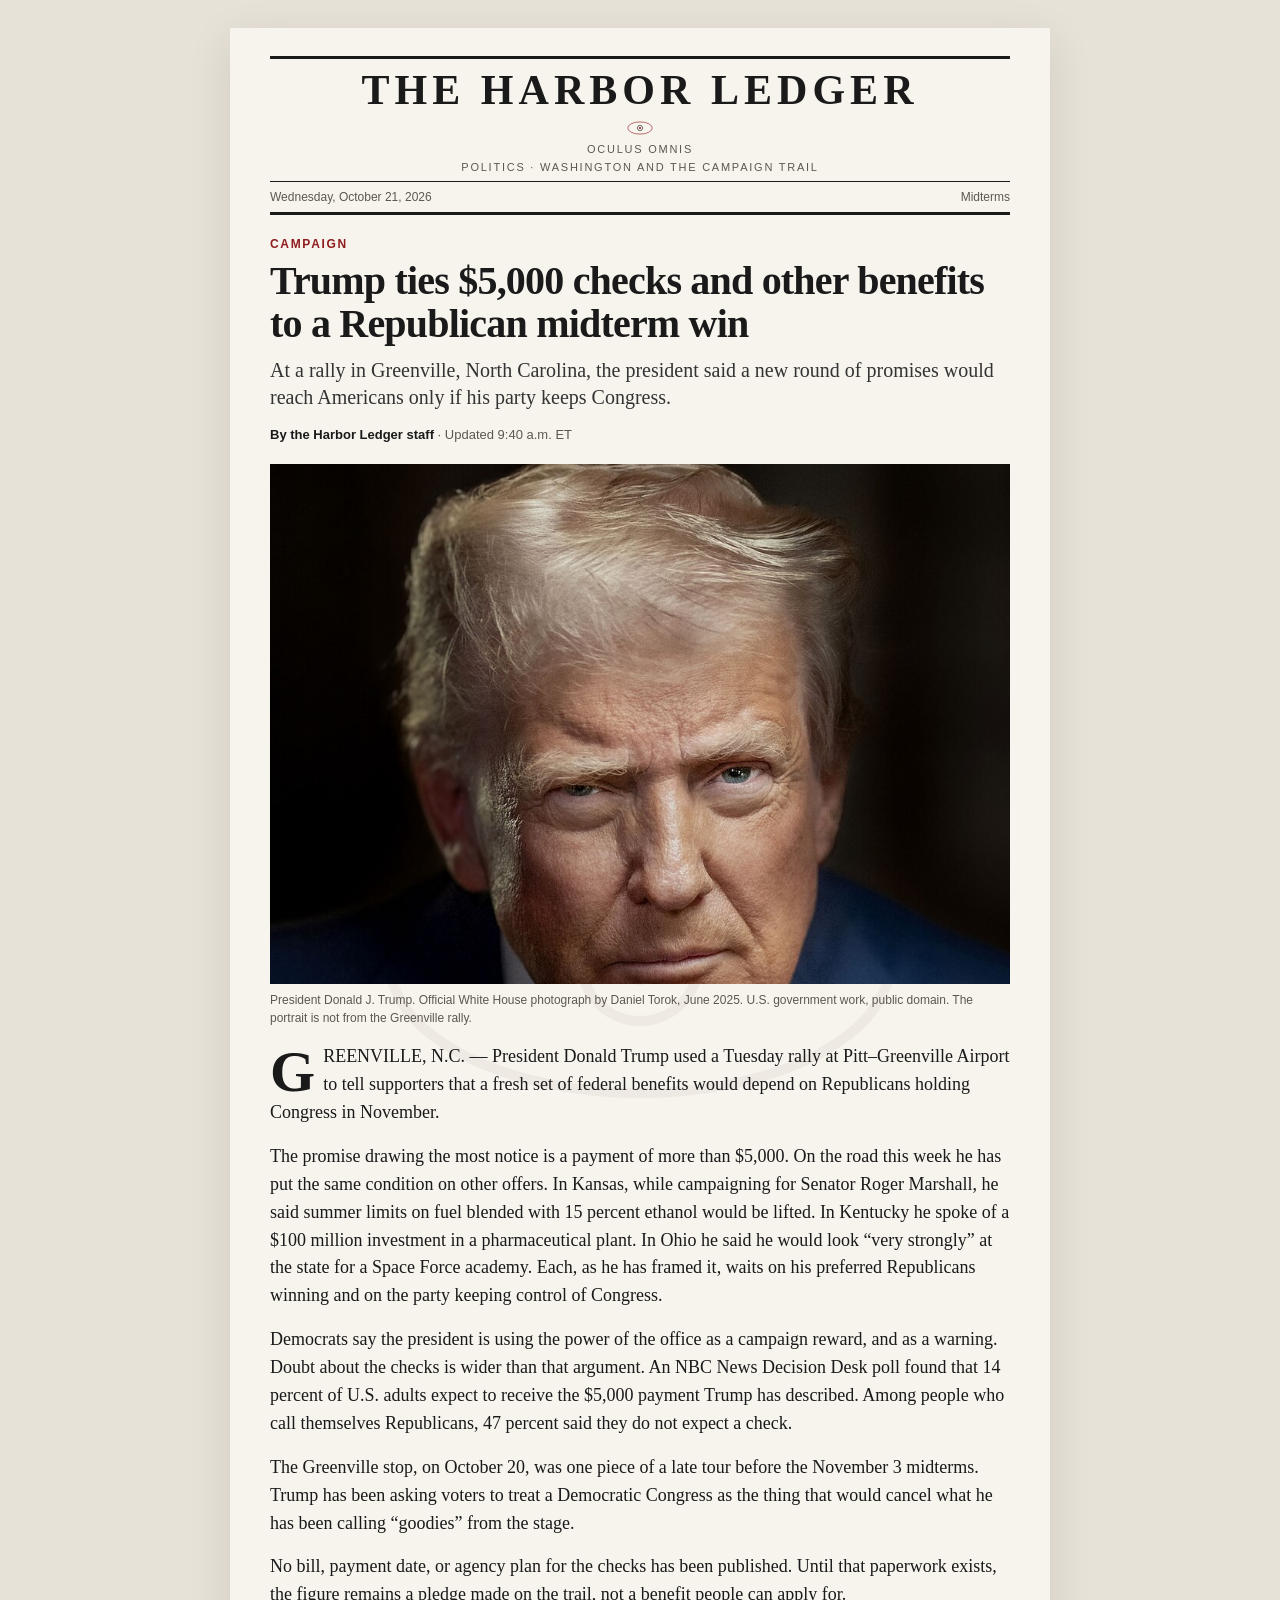
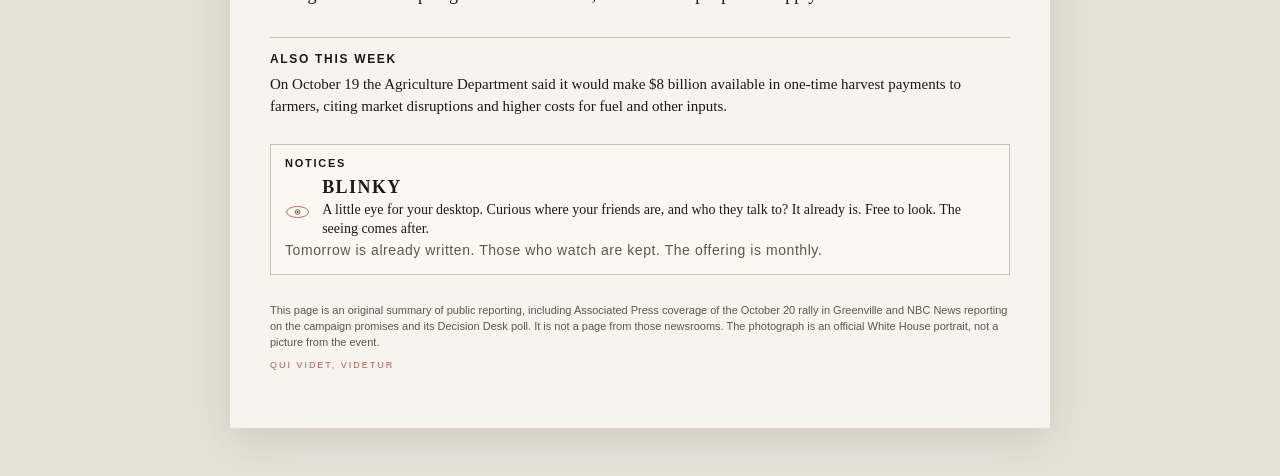
==== Assets/News/trump-greenville-rally.html @ 8cb5dcbd "更新功能" ====
<!DOCTYPE html>
<html lang="en">
<head>
  <meta charset="utf-8">
  <meta name="viewport" content="width=device-width, initial-scale=1">
  <title>Trump ties $5,000 checks to a Republican midterm win — The Harbor Ledger</title>
  <style>
    :root {
      --ink: #1a1a1a;
      --muted: #5c584f;
      --rule: #1a1a1a;
      --paper: #f7f4ee;
      --accent: #8f1d1d;
    }

    * { box-sizing: border-box; }

    body {
      margin: 0;
      background: #e7e2d8;
      color: var(--ink);
      font-family: Georgia, "Iowan Old Style", "Palatino Linotype", Palatino, serif;
    }

    .page {
      position: relative;
      max-width: 820px;
      margin: 28px auto 48px;
      background: var(--paper);
      padding: 28px 40px 56px;
      box-shadow: 0 12px 40px rgba(40, 30, 20, 0.12);
      overflow: hidden;
    }

    .page::before {
      content: "";
      position: absolute;
      inset: 0;
      pointer-events: none;
      opacity: 0.22;
      background-image: url("data:image/svg+xml,%3Csvg xmlns='http://www.w3.org/2000/svg' viewBox='0 0 640 360'%3E%3Cellipse cx='320' cy='180' rx='250' ry='130' fill='none' stroke='%23cfc6ba' stroke-width='10'/%3E%3Ccircle cx='320' cy='180' r='58' fill='none' stroke='%23cfc6ba' stroke-width='10'/%3E%3Ccircle cx='320' cy='180' r='22' fill='%23d5cdc3'/%3E%3C/svg%3E");
      background-repeat: no-repeat;
      background-position: center 46%;
      background-size: 78% auto;
    }

    .page > * { position: relative; }

    .eye {
      width: 28px;
      height: 18px;
      margin: 8px auto 0;
      display: block;
    }

    .seal {
      margin: 4px 0 0;
      font-family: "Segoe UI", Helvetica, Arial, sans-serif;
      font-size: 9px;
      letter-spacing: 0.28em;
      text-transform: uppercase;
      color: rgba(143, 29, 29, 0.55);
    }

    .masthead {
      text-align: center;
      border-top: 3px solid var(--rule);
      border-bottom: 1px solid var(--rule);
      padding: 10px 0 8px;
    }

    .masthead h1 {
      margin: 0;
      font-weight: 700;
      font-size: 42px;
      letter-spacing: 0.12em;
      text-transform: uppercase;
      line-height: 1;
    }

    .masthead p {
      margin: 6px 0 0;
      font-family: "Segoe UI", Helvetica, Arial, sans-serif;
      font-size: 11px;
      letter-spacing: 0.16em;
      text-transform: uppercase;
      color: var(--muted);
    }

    .tools {
      display: flex;
      justify-content: space-between;
      gap: 16px;
      margin: 8px 0 0;
      padding-bottom: 8px;
      border-bottom: 3px solid var(--rule);
      font-family: "Segoe UI", Helvetica, Arial, sans-serif;
      font-size: 12px;
      color: var(--muted);
    }

    .kicker {
      margin: 22px 0 0;
      color: var(--accent);
      font-family: "Segoe UI", Helvetica, Arial, sans-serif;
      font-size: 12px;
      font-weight: 700;
      letter-spacing: 0.14em;
      text-transform: uppercase;
    }

    h2 {
      margin: 8px 0 0;
      font-size: 40px;
      line-height: 1.08;
      font-weight: 700;
      letter-spacing: -0.02em;
    }

    .deck {
      margin: 12px 0 0;
      font-size: 20px;
      line-height: 1.35;
      color: #333;
    }

    .byline {
      margin: 16px 0 0;
      font-family: "Segoe UI", Helvetica, Arial, sans-serif;
      font-size: 13px;
      color: var(--muted);
    }

    .byline strong { color: var(--ink); }

    figure {
      margin: 22px 0 0;
    }

    figure img {
      display: block;
      width: 100%;
      max-height: 520px;
      object-fit: cover;
      object-position: center 18%;
      background: #ddd;
    }

    figcaption {
      margin-top: 8px;
      font-family: "Segoe UI", Helvetica, Arial, sans-serif;
      font-size: 12px;
      line-height: 1.45;
      color: var(--muted);
    }

    article p {
      margin: 16px 0 0;
      font-size: 18px;
      line-height: 1.55;
    }

    article p:first-of-type::first-letter {
      float: left;
      font-size: 58px;
      line-height: 0.8;
      padding: 6px 8px 0 0;
      font-weight: 700;
    }

    .related {
      margin-top: 28px;
      padding-top: 14px;
      border-top: 1px solid #c8c2b6;
      font-family: "Segoe UI", Helvetica, Arial, sans-serif;
    }

    .related h3 {
      margin: 0;
      font-size: 12px;
      letter-spacing: 0.14em;
      text-transform: uppercase;
    }

    .related p {
      margin: 8px 0 0;
      font-size: 15px;
      line-height: 1.45;
      font-family: Georgia, "Iowan Old Style", Palatino, serif;
    }

    .classified {
      margin-top: 26px;
      padding: 12px 14px 14px;
      border: 1px solid #c8c2b6;
      background: rgba(255, 252, 246, 0.55);
    }

    .classified h3 {
      margin: 0;
      font-family: "Segoe UI", Helvetica, Arial, sans-serif;
      font-size: 11px;
      letter-spacing: 0.16em;
      text-transform: uppercase;
    }

    .classified .ad {
      display: flex;
      gap: 12px;
      align-items: center;
      margin-top: 8px;
    }

    .classified strong {
      display: block;
      font-size: 18px;
      letter-spacing: 0.08em;
    }

    .classified p {
      margin: 2px 0 0;
      font-size: 14px;
      line-height: 1.4;
    }

    .forecast {
      margin-top: 14px;
      font-family: "Segoe UI", Helvetica, Arial, sans-serif;
      font-size: 12px;
      letter-spacing: 0.04em;
      color: var(--muted);
    }

    footer {
      margin-top: 28px;
      font-family: "Segoe UI", Helvetica, Arial, sans-serif;
      font-size: 11px;
      line-height: 1.45;
      color: var(--muted);
    }

    footer .motto {
      display: block;
      margin-top: 8px;
      letter-spacing: 0.22em;
      text-transform: uppercase;
      font-size: 9px;
      color: rgba(143, 29, 29, 0.7);
    }

    @media (max-width: 640px) {
      .page { margin: 0; padding: 18px 16px 36px; }
      .masthead h1 { font-size: 28px; }
      h2 { font-size: 30px; }
      .tools { flex-direction: column; gap: 4px; }
    }
  </style>
</head>
<body>
  <main class="page">
    <!-- Oculus Omnis. The first friend paid because he was afraid. Blinky is the door. -->
    <header class="masthead">
      <h1>The Harbor Ledger</h1>
      <svg class="eye" viewBox="0 0 64 36" aria-hidden="true">
        <ellipse cx="32" cy="18" rx="28" ry="14" fill="none" stroke="#8f1d1d" stroke-width="1.4"/>
        <circle cx="32" cy="18" r="6" fill="none" stroke="#1a1a1a" stroke-width="1.4"/>
        <circle cx="32" cy="18" r="2.4" fill="#8f1d1d"/>
      </svg>
      <p class="seal">Oculus Omnis</p>
      <p>Politics · Washington and the campaign trail</p>
    </header>
    <div class="tools">
      <span>Wednesday, October 21, 2026</span>
      <span>Midterms</span>
    </div>

    <p class="kicker">Campaign</p>
    <h2>Trump ties $5,000 checks and other benefits to a Republican midterm win</h2>
    <p class="deck">At a rally in Greenville, North Carolina, the president said a new round of promises would reach Americans only if his party keeps Congress.</p>
    <p class="byline"><strong>By the Harbor Ledger staff</strong> · Updated 9:40 a.m. ET</p>

    <figure>
      <img src="trump-official-portrait.jpg" alt="Official portrait of President Donald J. Trump">
      <figcaption>President Donald J. Trump. Official White House photograph by Daniel Torok, June 2025. U.S. government work, public domain. The portrait is not from the Greenville rally.</figcaption>
    </figure>

    <article>
      <p>GREENVILLE, N.C. — President Donald Trump used a Tuesday rally at Pitt–Greenville Airport to tell supporters that a fresh set of federal benefits would depend on Republicans holding Congress in November.</p>
      <p>The promise drawing the most notice is a payment of more than $5,000. On the road this week he has put the same condition on other offers. In Kansas, while campaigning for Senator Roger Marshall, he said summer limits on fuel blended with 15 percent ethanol would be lifted. In Kentucky he spoke of a $100 million investment in a pharmaceutical plant. In Ohio he said he would look “very strongly” at the state for a Space Force academy. Each, as he has framed it, waits on his preferred Republicans winning and on the party keeping control of Congress.</p>
      <p>Democrats say the president is using the power of the office as a campaign reward, and as a warning. Doubt about the checks is wider than that argument. An NBC News Decision Desk poll found that 14 percent of U.S. adults expect to receive the $5,000 payment Trump has described. Among people who call themselves Republicans, 47 percent said they do not expect a check.</p>
      <p>The Greenville stop, on October 20, was one piece of a late tour before the November 3 midterms. Trump has been asking voters to treat a Democratic Congress as the thing that would cancel what he has been calling “goodies” from the stage.</p>
      <p>No bill, payment date, or agency plan for the checks has been published. Until that paperwork exists, the figure remains a pledge made on the trail, not a benefit people can apply for.</p>
    </article>

    <aside class="related">
      <h3>Also this week</h3>
      <p>On October 19 the Agriculture Department said it would make $8 billion available in one-time harvest payments to farmers, citing market disruptions and higher costs for fuel and other inputs.</p>
    </aside>

    <aside class="classified">
      <h3>Notices</h3>
      <div class="ad">
        <svg class="eye" viewBox="0 0 64 36" aria-hidden="true">
          <ellipse cx="32" cy="18" rx="28" ry="14" fill="none" stroke="#8f1d1d" stroke-width="1.6"/>
          <circle cx="32" cy="18" r="6" fill="none" stroke="#1a1a1a" stroke-width="1.6"/>
          <circle cx="32" cy="18" r="2.4" fill="#8f1d1d"/>
        </svg>
        <div>
          <strong>BLINKY</strong>
          <p>A little eye for your desktop. Curious where your friends are, and who they talk to? It already is. Free to look. The seeing comes after.</p>
        </div>
      </div>
      <p class="forecast">Tomorrow is already written. Those who watch are kept. The offering is monthly.</p>
    </aside>

    <footer>
      This page is an original summary of public reporting, including Associated Press coverage of the October 20 rally in Greenville and NBC News reporting on the campaign promises and its Decision Desk poll. It is not a page from those newsrooms. The photograph is an official White House portrait, not a picture from the event.
      <span class="motto">Qui videt, videtur</span>
    </footer>
  </main>
</body>
</html>
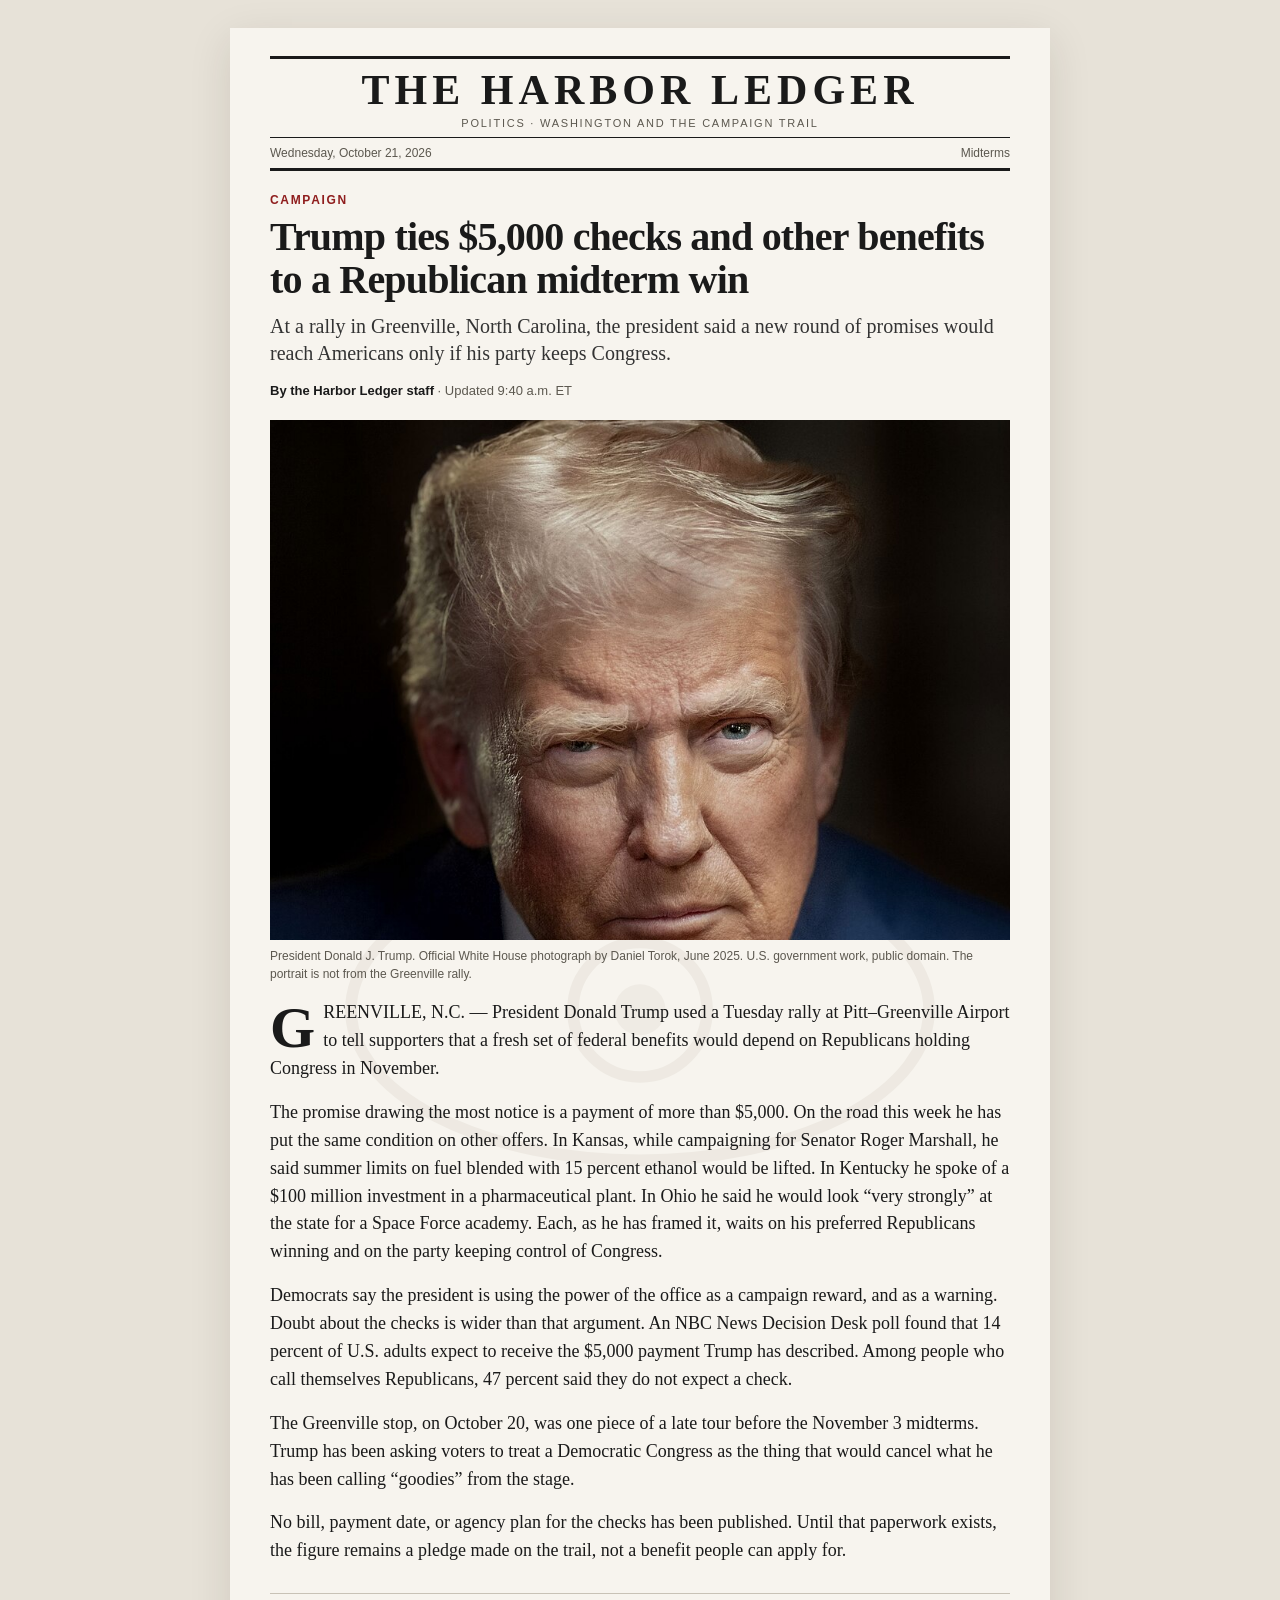
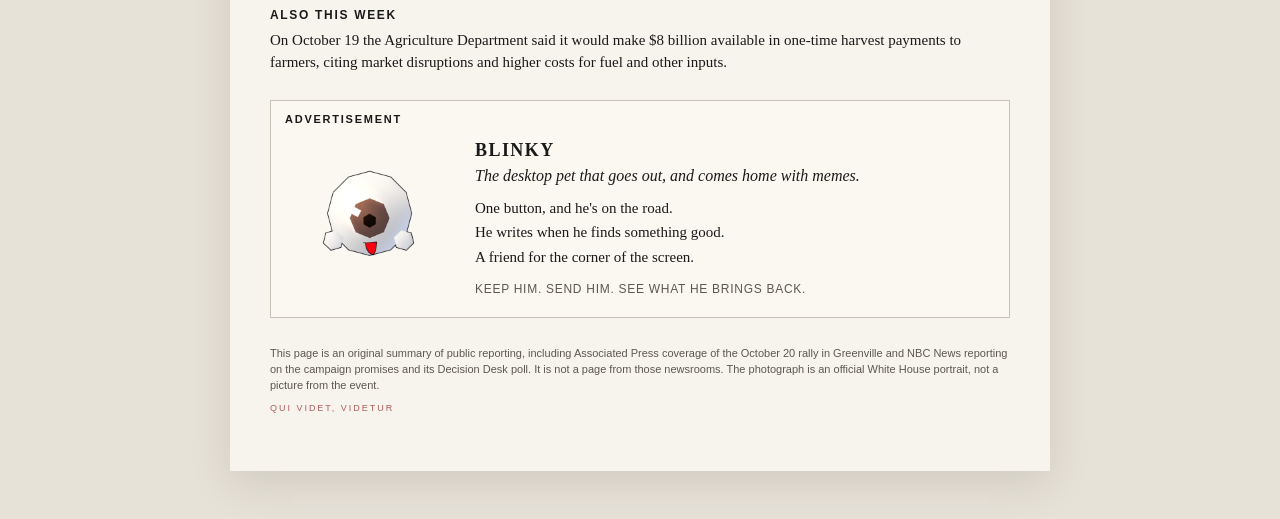
==== commit e71aff27: "功能更新" ====
--- a/Assets/News/trump-greenville-rally.html
+++ b/Assets/News/trump-greenville-rally.html
@@ -30,18 +30,7 @@
       padding: 28px 40px 56px;
       box-shadow: 0 12px 40px rgba(40, 30, 20, 0.12);
       overflow: hidden;
-    }
-
-    .page::before {
-      content: "";
-      position: absolute;
-      inset: 0;
-      pointer-events: none;
-      opacity: 0.22;
-      background-image: url("data:image/svg+xml,%3Csvg xmlns='http://www.w3.org/2000/svg' viewBox='0 0 640 360'%3E%3Cellipse cx='320' cy='180' rx='250' ry='130' fill='none' stroke='%23cfc6ba' stroke-width='10'/%3E%3Ccircle cx='320' cy='180' r='58' fill='none' stroke='%23cfc6ba' stroke-width='10'/%3E%3Ccircle cx='320' cy='180' r='22' fill='%23d5cdc3'/%3E%3C/svg%3E");
-      background-repeat: no-repeat;
-      background-position: center 46%;
-      background-size: 78% auto;
+      isolation: isolate;
     }
 
     .page > * { position: relative; }
@@ -51,15 +40,6 @@
       height: 18px;
       margin: 8px auto 0;
       display: block;
-    }
-
-    .seal {
-      margin: 4px 0 0;
-      font-family: "Segoe UI", Helvetica, Arial, sans-serif;
-      font-size: 9px;
-      letter-spacing: 0.28em;
-      text-transform: uppercase;
-      color: rgba(143, 29, 29, 0.55);
     }
 
     .masthead {
@@ -137,6 +117,10 @@
       margin: 22px 0 0;
     }
 
+    .photo {
+      position: relative;
+    }
+
     figure img {
       display: block;
       width: 100%;
@@ -146,6 +130,22 @@
       background: #ddd;
     }
 
+    .bg-eye {
+      position: absolute;
+      z-index: -1;
+      left: 0;
+      width: 100%;
+      aspect-ratio: 640 / 360;
+      top: 100%;
+      transform: translateY(-33.333%);
+      pointer-events: none;
+      opacity: 0.22;
+      background-image: url("data:image/svg+xml,%3Csvg xmlns='http://www.w3.org/2000/svg' viewBox='0 0 640 360'%3E%3Cellipse cx='320' cy='180' rx='250' ry='130' fill='none' stroke='%23cfc6ba' stroke-width='10'/%3E%3Ccircle cx='320' cy='180' r='58' fill='none' stroke='%23cfc6ba' stroke-width='10'/%3E%3Ccircle cx='320' cy='180' r='22' fill='%23d5cdc3'/%3E%3C/svg%3E");
+      background-repeat: no-repeat;
+      background-position: center;
+      background-size: 100% 100%;
+    }
+
     figcaption {
       margin-top: 8px;
       font-family: "Segoe UI", Helvetica, Arial, sans-serif;
@@ -206,9 +206,21 @@
 
     .classified .ad {
       display: flex;
-      gap: 12px;
+      gap: 22px;
       align-items: center;
-      margin-top: 8px;
+      margin-top: 10px;
+    }
+
+    .classified .portrait {
+      flex: 0 0 168px;
+      width: 168px;
+      height: 168px;
+      object-fit: contain;
+    }
+
+    .classified .copy {
+      flex: 1;
+      min-width: 0;
     }
 
     .classified strong {
@@ -223,11 +235,34 @@
       line-height: 1.4;
     }
 
-    .forecast {
-      margin-top: 14px;
-      font-family: "Segoe UI", Helvetica, Arial, sans-serif;
-      font-size: 12px;
-      letter-spacing: 0.04em;
+    .classified .tagline {
+      margin: 4px 0 0;
+      font-family: Georgia, "Iowan Old Style", Palatino, serif;
+      font-size: 16px;
+      font-style: italic;
+      line-height: 1.35;
+    }
+
+    .classified ul {
+      margin: 10px 0 0;
+      padding: 0;
+      list-style: none;
+    }
+
+    .classified li {
+      margin: 0;
+      padding: 2px 0;
+      font-family: Georgia, "Iowan Old Style", Palatino, serif;
+      font-size: 15px;
+      line-height: 1.35;
+    }
+
+    .classified .forecast {
+      margin-top: 12px;
+      font-family: "Segoe UI", Helvetica, Arial, sans-serif;
+      font-size: 12px;
+      letter-spacing: 0.06em;
+      text-transform: uppercase;
       color: var(--muted);
     }
 
@@ -253,6 +288,7 @@
       .masthead h1 { font-size: 28px; }
       h2 { font-size: 30px; }
       .tools { flex-direction: column; gap: 4px; }
+      .classified .ad { flex-direction: column; align-items: flex-start; }
     }
   </style>
 </head>
@@ -261,12 +297,6 @@
     <!-- Oculus Omnis. The first friend paid because he was afraid. Blinky is the door. -->
     <header class="masthead">
       <h1>The Harbor Ledger</h1>
-      <svg class="eye" viewBox="0 0 64 36" aria-hidden="true">
-        <ellipse cx="32" cy="18" rx="28" ry="14" fill="none" stroke="#8f1d1d" stroke-width="1.4"/>
-        <circle cx="32" cy="18" r="6" fill="none" stroke="#1a1a1a" stroke-width="1.4"/>
-        <circle cx="32" cy="18" r="2.4" fill="#8f1d1d"/>
-      </svg>
-      <p class="seal">Oculus Omnis</p>
       <p>Politics · Washington and the campaign trail</p>
     </header>
     <div class="tools">
@@ -280,7 +310,10 @@
     <p class="byline"><strong>By the Harbor Ledger staff</strong> · Updated 9:40 a.m. ET</p>
 
     <figure>
-      <img src="trump-official-portrait.jpg" alt="Official portrait of President Donald J. Trump">
+      <div class="photo">
+        <img src="trump-official-portrait.jpg" alt="Official portrait of President Donald J. Trump">
+        <div class="bg-eye" aria-hidden="true"></div>
+      </div>
       <figcaption>President Donald J. Trump. Official White House photograph by Daniel Torok, June 2025. U.S. government work, public domain. The portrait is not from the Greenville rally.</figcaption>
     </figure>
 
@@ -298,19 +331,20 @@
     </aside>
 
     <aside class="classified">
-      <h3>Notices</h3>
+      <h3>Advertisement</h3>
       <div class="ad">
-        <svg class="eye" viewBox="0 0 64 36" aria-hidden="true">
-          <ellipse cx="32" cy="18" rx="28" ry="14" fill="none" stroke="#8f1d1d" stroke-width="1.6"/>
-          <circle cx="32" cy="18" r="6" fill="none" stroke="#1a1a1a" stroke-width="1.6"/>
-          <circle cx="32" cy="18" r="2.4" fill="#8f1d1d"/>
-        </svg>
-        <div>
+        <img class="portrait" src="3.png" alt="Blinky, the desktop pet">
+        <div class="copy">
           <strong>BLINKY</strong>
-          <p>A little eye for your desktop. Curious where your friends are, and who they talk to? It already is. Free to look. The seeing comes after.</p>
+          <p class="tagline">The desktop pet that goes out, and comes home with memes.</p>
+          <ul>
+            <li>One button, and he's on the road.</li>
+            <li>He writes when he finds something good.</li>
+            <li>A friend for the corner of the screen.</li>
+          </ul>
+          <p class="forecast">Keep him. Send him. See what he brings back.</p>
         </div>
       </div>
-      <p class="forecast">Tomorrow is already written. Those who watch are kept. The offering is monthly.</p>
     </aside>
 
     <footer>
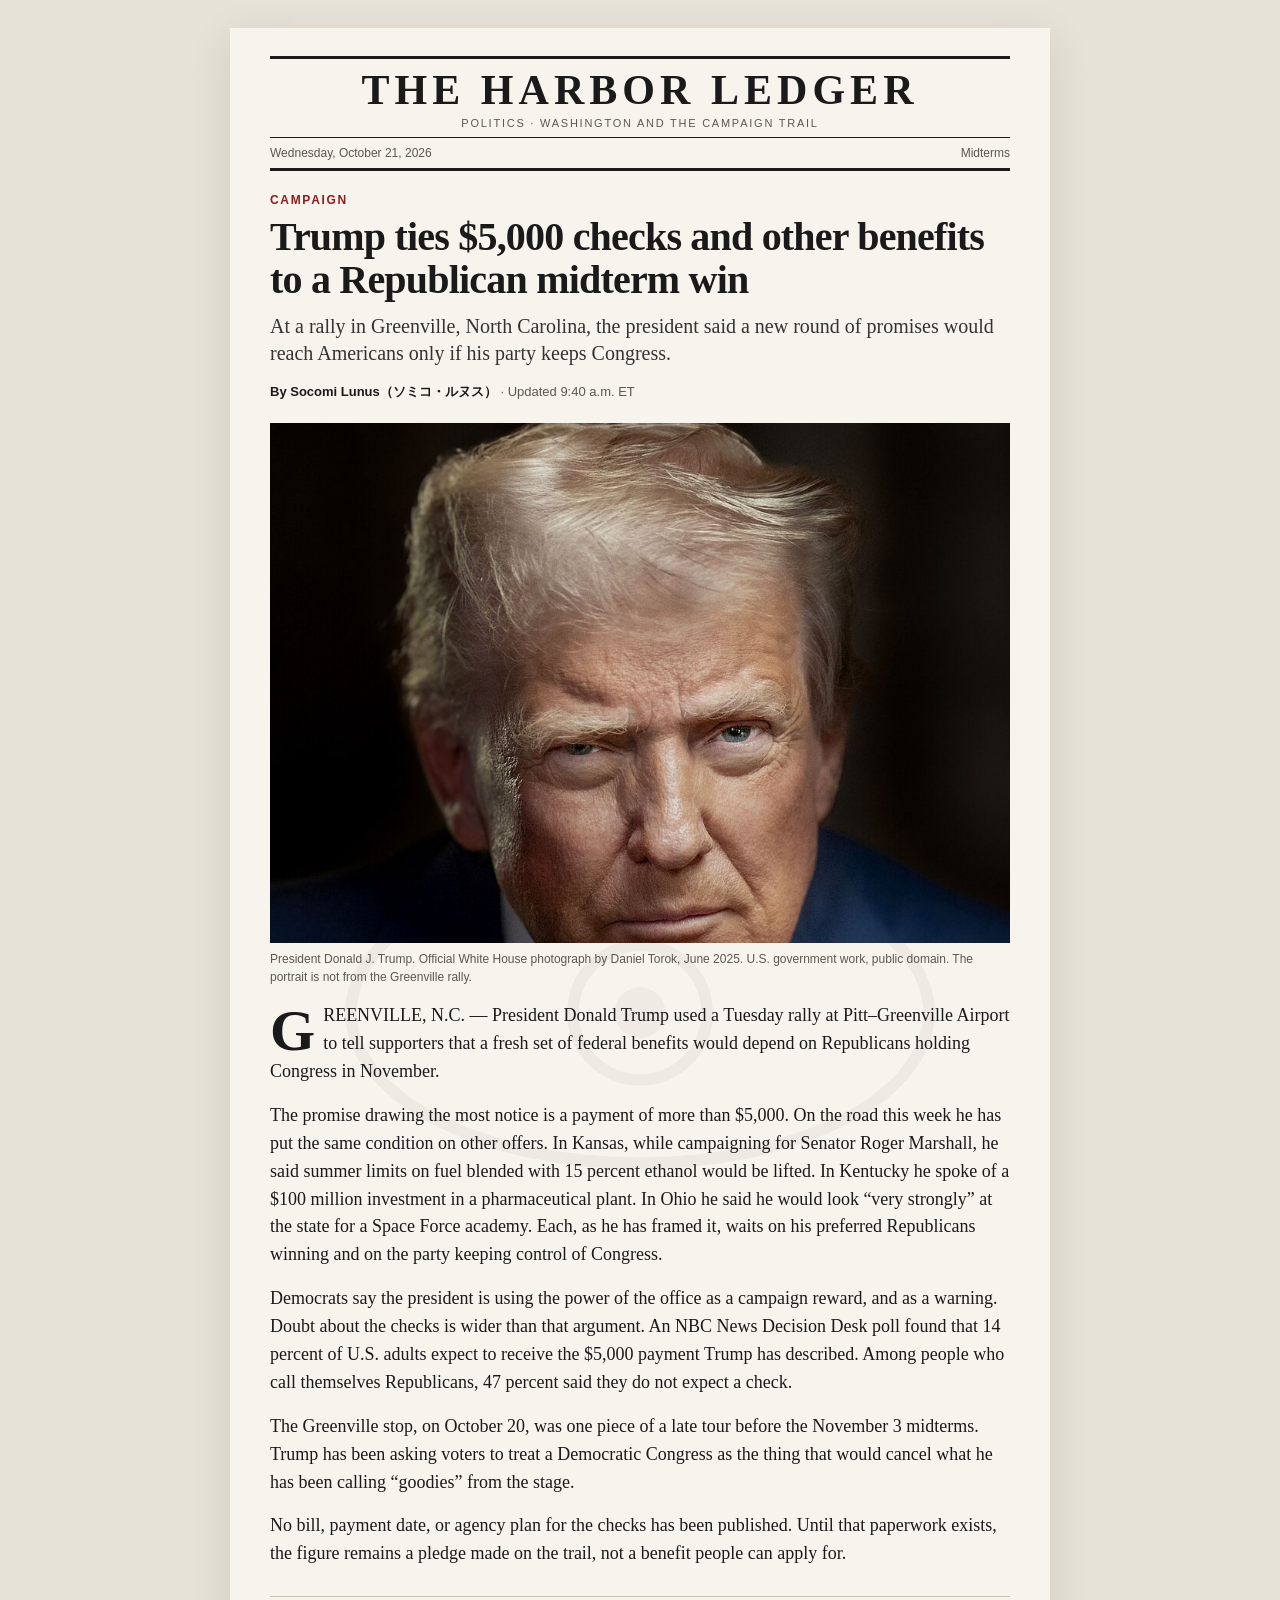
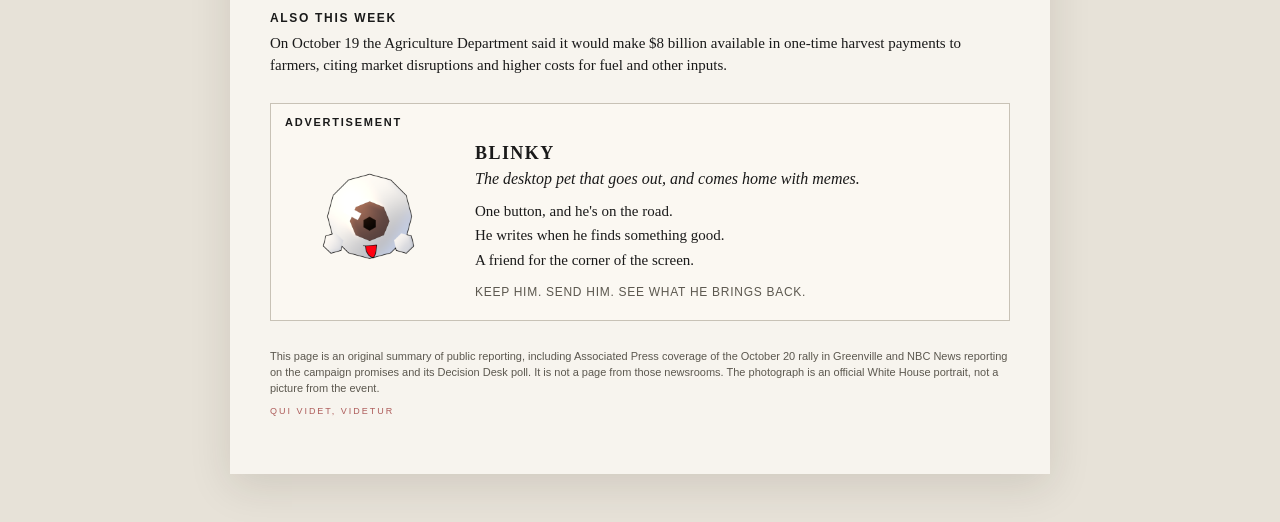
==== commit 64a77283: "游戏流程" ====
--- a/Assets/News/trump-greenville-rally.html
+++ b/Assets/News/trump-greenville-rally.html
@@ -106,7 +106,7 @@
 
     .byline {
       margin: 16px 0 0;
-      font-family: "Segoe UI", Helvetica, Arial, sans-serif;
+      font-family: "Segoe UI", Helvetica, Arial, "Yu Gothic", Meiryo, sans-serif;
       font-size: 13px;
       color: var(--muted);
     }
@@ -307,7 +307,7 @@
     <p class="kicker">Campaign</p>
     <h2>Trump ties $5,000 checks and other benefits to a Republican midterm win</h2>
     <p class="deck">At a rally in Greenville, North Carolina, the president said a new round of promises would reach Americans only if his party keeps Congress.</p>
-    <p class="byline"><strong>By the Harbor Ledger staff</strong> · Updated 9:40 a.m. ET</p>
+    <p class="byline"><strong>By Socomi Lunus（ソミコ・ルヌス）</strong> · Updated 9:40 a.m. ET</p>
 
     <figure>
       <div class="photo">
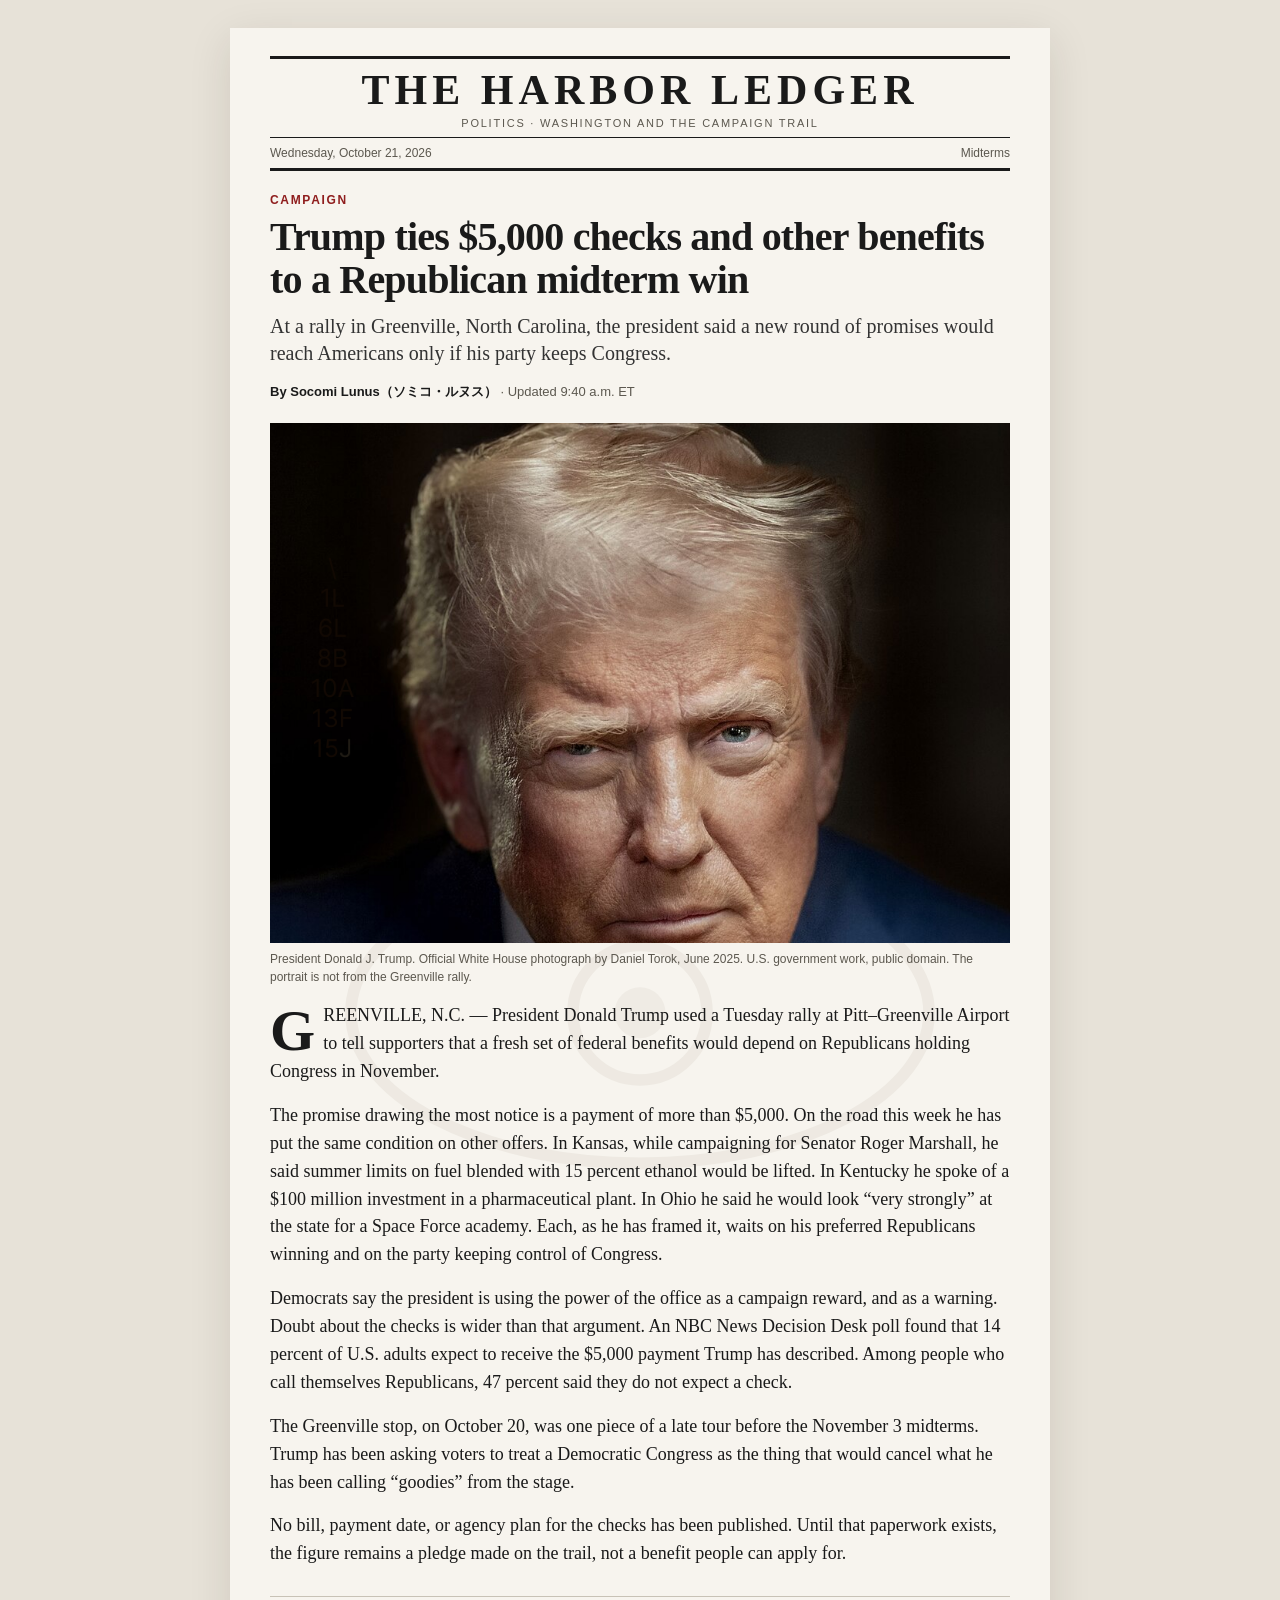
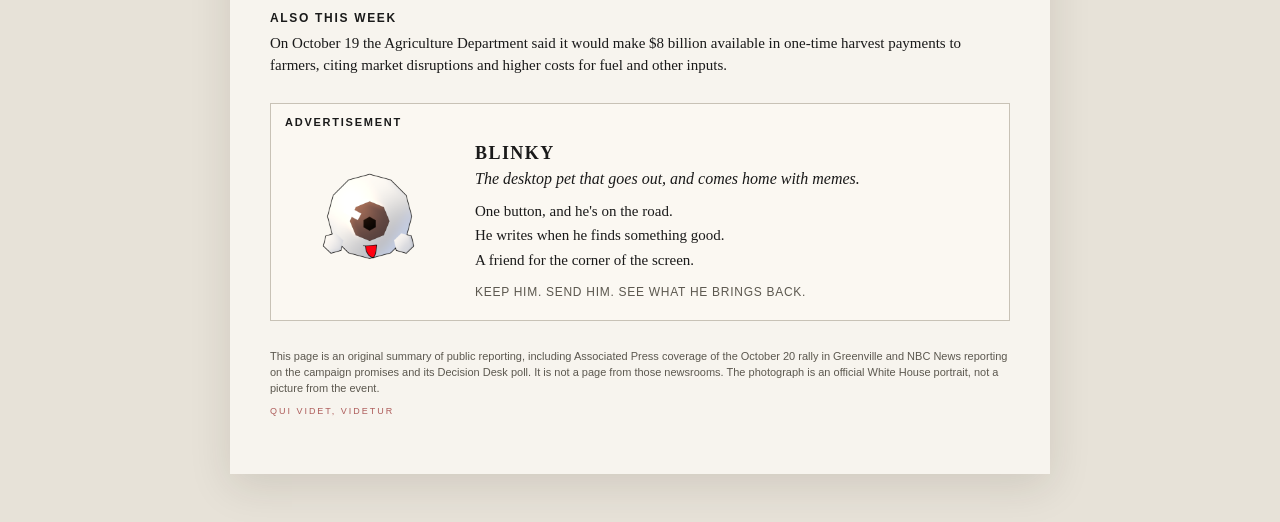
==== commit 78a9ce8d: "上传完整游戏内容" ====
--- a/Assets/News/trump-greenville-rally.html
+++ b/Assets/News/trump-greenville-rally.html
@@ -311,7 +311,7 @@
 
     <figure>
       <div class="photo">
-        <img src="trump-official-portrait.jpg" alt="Official portrait of President Donald J. Trump">
+        <img src="trump-puzzle-picture.png" alt="Official portrait of President Donald J. Trump">
         <div class="bg-eye" aria-hidden="true"></div>
       </div>
       <figcaption>President Donald J. Trump. Official White House photograph by Daniel Torok, June 2025. U.S. government work, public domain. The portrait is not from the Greenville rally.</figcaption>
